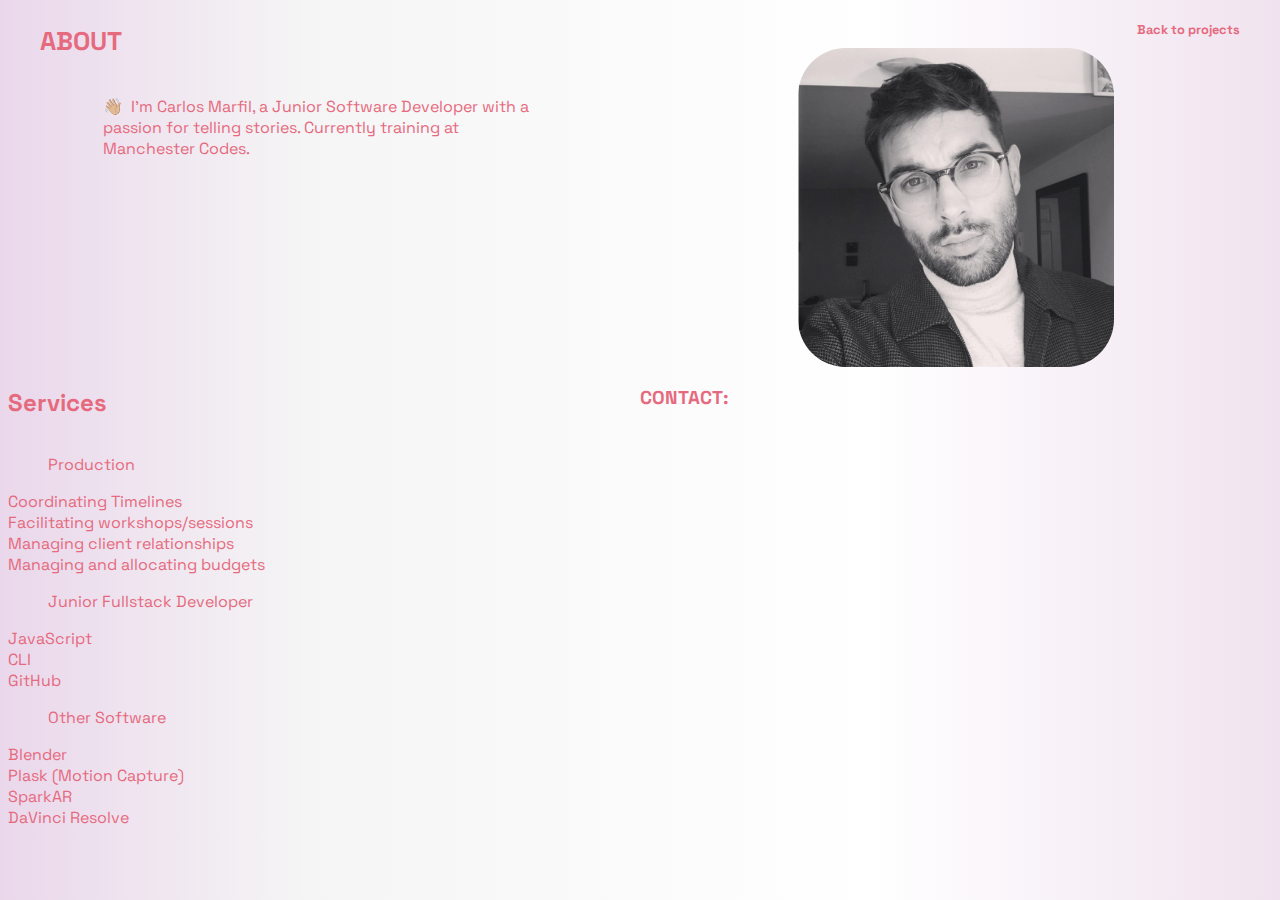
==== about.html @ 6d99ebb3 "saving just before I try media queries" ====
<!DOCTYPE html>
<html lang="en, Spanish" class="text">

    <head>
        <link rel="stylesheet" type="text/css" href="cv-style.css">
        <link href="https://fonts.googleapis.com/css2?family=Space+Grotesk:wght@300;400&display=swap" rel="stylesheet">
    </head>

<body class="body">
        <nav class="navi">
            <h1 class="aboutheader">ABOUT</h1>
        </nav>
        <h3 class="backtoindex about">Back to projects</h3>
       
    <div id="hello">
        <p class="hello">
          &nbsp;I'm Carlos Marfil, a Junior Software Developer with a passion for telling stories. 
          Currently training at Manchester Codes.
                </p>
    </div>    
    <img id="img" src="./images/Headshot.png" alt="sjdjadja"> 


    <div class="cv">
        <h2 class="services">Services</h2>
        <ul>Production</ul>
            <li>Coordinating Timelines</li>
            <li>Facilitating workshops/sessions</li>
            <li>Managing client relationships</li>
            <li>Managing and allocating budgets</li>
        <ul class="ul2">Junior Fullstack Developer</ul>
            <li>JavaScript</li>
            <li>CLI</li>
            <li>GitHub</li>
        <ul class="ul3">Other Software</ul>
            <li>Blender</li>
            <li>Plask (Motion Capture)</li>
            <li>SparkAR</li>
            <li>DaVinci Resolve</li>
            

    </div>
</body>

<footer>
    <h3 class="socials">CONTACT:</h2>
</footer>
---- cv-style.css ----
/*  -- GENERAL STYLING -- */
/* -- Font --*/

body {
    background: rgb(234,215,235);
    background: linear-gradient(90deg, rgba(234,215,235,1) 0%, rgba(245,245,245,1) 24%, rgba(255,255,255,1) 68%, rgba(240,227,239,1) 100%);}
.text {
    font-family: 'Space Grotesk', sans-serif;
    color: rgb(230, 106, 126);
}
.body {
    display:grid;
    grid-template-columns: 1fr 1fr;
    grid-template-rows: 40px 0.5fr 1fr;
}


/* -- Navigator -- */

.aboutheader {
    font-size: 2vw;
    padding-left: 5%;
  
}
.backtoindex {
    font-size: 1vw;
    padding-right:5%;
    justify-self: end;
    
}



/* -- Hello -- */

.hello::before {
    content: "👋🏼 "
    
}
.hello{
   
    text-align:left;
    padding-left: 15%;
    padding-right: 15%;
    padding-top:5%;
    justify-self:flex-end;
}
#img {
    grid-column: 2/3;   
    border-radius: 15%;
    width: 50%;
    height: auto;
    justify-self:center;
    
}
/* CV */
.cv {
    display:flex;
    flex-direction: column;
   
}
.services {

    
}
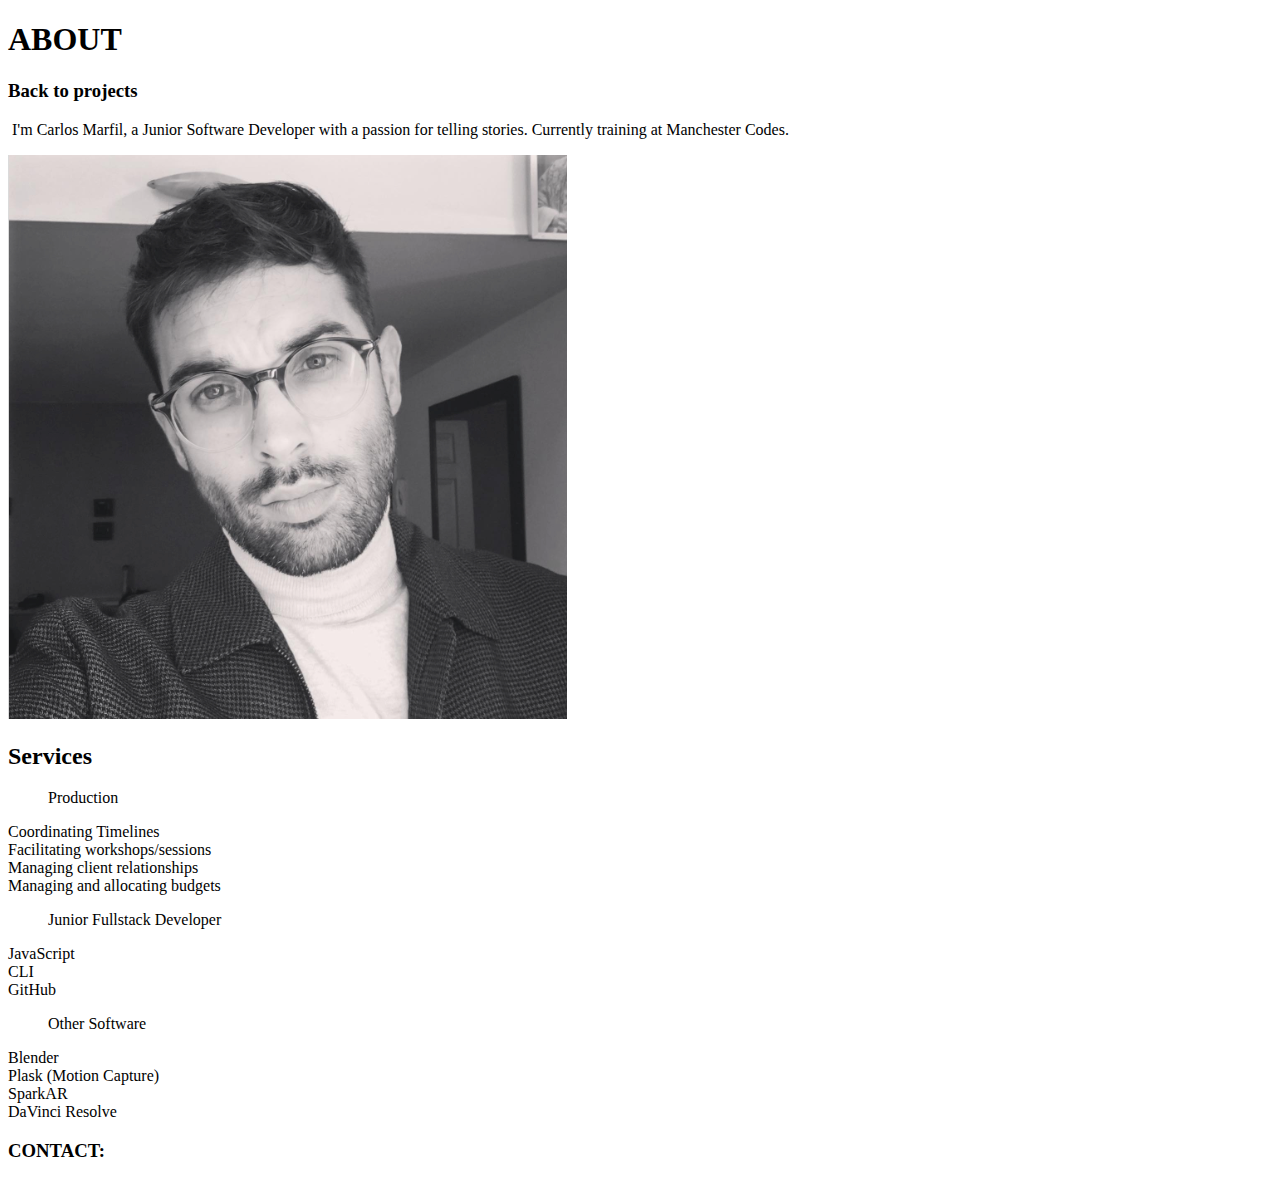
==== commit f8c8f7cd: "finished web browser version and tidied up" ====
--- a/about.html
+++ b/about.html
@@ -44,6 +44,7 @@
 
 <footer>
     <h3 class="socials">CONTACT:</h2>
+        
 </footer>
 
     
